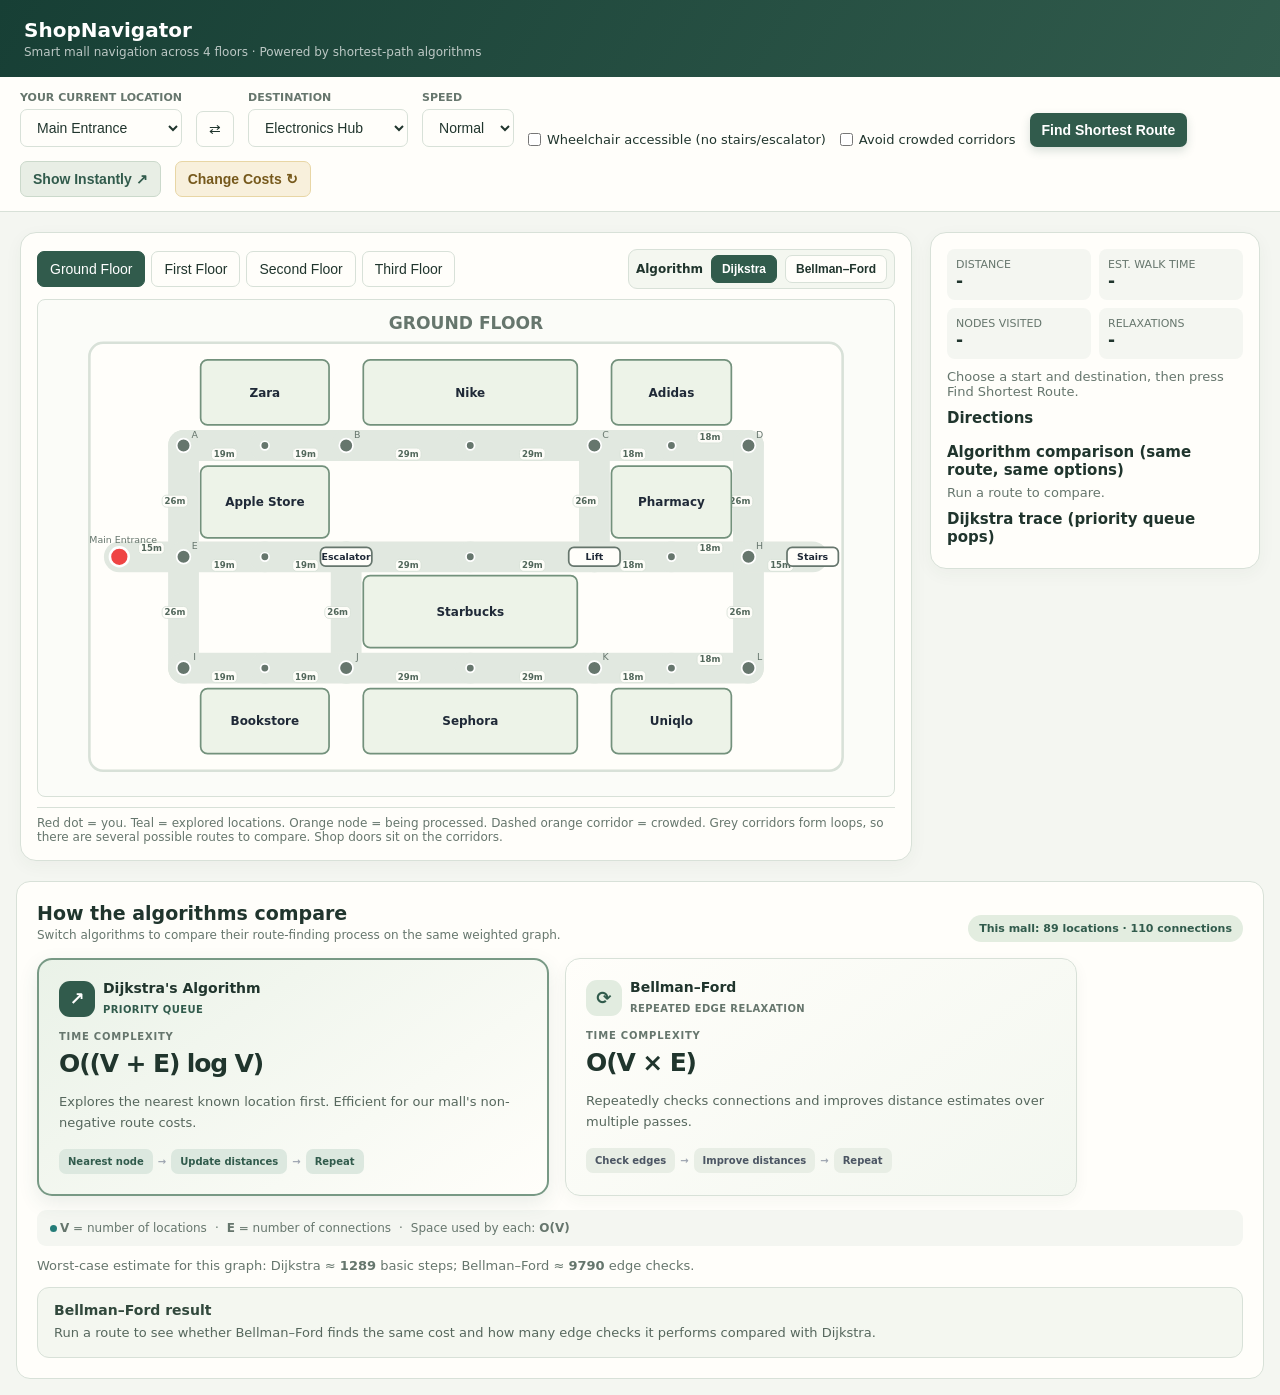
==== index.html @ 23e8a68a "Separate HTML CSS and JavaScript files" ====
<!DOCTYPE html>
<html lang="en">
<head>
<meta charset="UTF-8">
<meta name="viewport" content="width=device-width, initial-scale=1">
<title>ShopNavigator | Mall Store Finder</title>
  <link rel="stylesheet" href="style.css">
</head>
<body>
<header><h1>ShopNavigator</h1><p>Smart mall navigation across 4 floors · Powered by shortest-path algorithms</p></header>

<section class="controls">
  <div class="field"><label for="ss">Your current location</label><select id="ss"></select></div>
  <button id="swap" title="Swap">&#8644;</button>
  <div class="field"><label for="sd">Destination</label><select id="sd"></select></div>
  <div class="field"><label for="speed">Speed</label>
    <select id="speed"><option value="500">Slow</option><option value="250" selected>Normal</option><option value="90">Fast</option><option value="0">Instant</option></select></div>
  <label class="field chk"><input type="checkbox" id="acc"> Wheelchair accessible (no stairs/escalator)</label>
  <label class="field chk"><input type="checkbox" id="crowd"> Avoid crowded corridors</label>
  <button class="go" id="find">Find Shortest Route</button>
  <button id="instant" title="Calculate immediately, then animate the route">Show Instantly ↗</button>
  <button id="randomCosts" title="Generate new random weights for all connections">Change Costs ↻</button>
</section>

<main class="main">
  <div class="card">
    <div class="tabs" id="tabs"></div>
    <svg id="map" viewBox="0 0 1000 580"><g id="layer"></g><circle id="me" r="11" cx="0" cy="0"/></svg>
    <p class="note">Red dot = you. Teal = explored locations. Orange node = being processed. Dashed orange corridor = crowded. Grey corridors form loops, so there are several possible routes to compare. Shop doors sit on the corridors.</p>
  </div>

  <aside class="card">
    <div class="stat">
      <div><small>DISTANCE</small><b id="dist">-</b></div>
      <div><small>EST. WALK TIME</small><b id="time">-</b></div>
      <div><small id="nvLabel">NODES VISITED</small><b id="nv">-</b></div>
      <div><small>RELAXATIONS</small><b id="rx">-</b></div>
    </div>
    <p class="msg" id="msg">Choose a start and destination, then press Find Shortest Route.</p>
    <h2>Directions</h2><ol id="dir"></ol>
    <h2>Algorithm comparison (same route, same options)</h2><div id="cmp" class="msg">Run a route to compare.</div>
    <h2 id="traceHeading">Dijkstra trace (priority queue pops)</h2><ul id="log"></ul>
  </aside>
</main>

<section class="complexity-section">
  <div class="complexity-heading">
    <div>
      <h2>How the algorithms compare</h2>
      <p>Switch algorithms to compare their route-finding process on the same weighted graph.</p>
    </div>
    <span class="graph-pill">This mall: <span id="cv"></span> locations · <span id="ce"></span> connections</span>
  </div>

  <div class="complexity-grid two-algorithms">
    <article class="complexity-card primary" id="dijkstraCard">
      <div class="algorithm-top">
        <div class="algorithm-icon">↗</div>
        <div>
          <div class="algorithm-name">Dijkstra's Algorithm</div>
          <span class="algorithm-tag">Priority queue</span>
        </div>
      </div>
      <div class="formula-label">Time complexity</div>
      <div class="complexity-formula">O((V + E) log V)</div>
      <p>Explores the nearest known location first. Efficient for our mall's non-negative route costs.</p>
      <div class="mini-flow"><span>Nearest node</span><b>→</b><span>Update distances</span><b>→</b><span>Repeat</span></div>
    </article>

    <article class="complexity-card comparison" id="bellmanCard">
      <div class="algorithm-top">
        <div class="algorithm-icon">⟳</div>
        <div>
          <div class="algorithm-name">Bellman–Ford</div>
          <span class="algorithm-tag">Repeated edge relaxation</span>
        </div>
      </div>
      <div class="formula-label">Time complexity</div>
      <div class="complexity-formula">O(V × E)</div>
      <p>Repeatedly checks connections and improves distance estimates over multiple passes.</p>
      <div class="mini-flow"><span>Check edges</span><b>→</b><span>Improve distances</span><b>→</b><span>Repeat</span></div>
    </article>
  </div>

  <div class="complexity-legend">
    <span><span class="legend-dot"></span><b>V</b> = number of locations</span>
    <span>·</span>
    <span><b>E</b> = number of connections</span>
    <span>·</span>
    <span>Space used by each: <b>O(V)</b></span>
  </div>
  <p class="msg" style="margin:12px 0 0">Worst-case estimate for this graph: Dijkstra ≈ <b id="cd"></b> basic steps; Bellman–Ford ≈ <b id="cb"></b> edge checks.</p>
  <div class="bf-result" id="bfResult" aria-live="polite">
    <strong>Bellman–Ford result</strong>
    <p>Run a route to see whether Bellman–Ford finds the same cost and how many edge checks it performs compared with Dijkstra.</p>
  </div>
</section>

  <script src="script.js" defer></script>
</body>
</html>
---- style.css ----
:root{--bg:#f4f6f1;--card:#fffefa;--tx:#20352d;--mu:#66766d;--ln:#d8e1d8;--map:#fbfcf8;--cor:#e1e8e0;--st:#fffefa;--ac:#315b4c;--ex:#dce8df}
*{box-sizing:border-box;margin:0;padding:0}
body{font-family:system-ui,Arial,sans-serif;background:var(--bg);color:var(--tx)}
header{background:linear-gradient(120deg,#173f35,#315b4c);color:#fff;padding:18px 24px;box-shadow:0 4px 18px rgba(31,61,47,.12)}
header h1{font-size:20px}header p{font-size:12px;opacity:.7;margin-top:3px}
.controls{background:var(--card);padding:14px 20px;display:flex;gap:14px;flex-wrap:wrap;align-items:flex-end;border-bottom:1px solid var(--ln)}
.field{display:flex;flex-direction:column;gap:5px}
label{font-size:11px;font-weight:700;color:var(--mu);text-transform:uppercase}
select,button{padding:9px 12px;border-radius:7px;border:1px solid var(--ln);background:var(--card);color:var(--tx);font-size:14px}
button{cursor:pointer}
.go{background:var(--ac);color:#fff;border:0;font-weight:700;box-shadow:0 4px 10px rgba(49,91,76,.18)}
#instant{background:#e8eee5;color:#315b4c;border:1px solid #cbd9cb;font-weight:700}
#randomCosts{background:#f8f0dc;color:#76591c;border:1px solid #e8d6a5;font-weight:700}
.chk{flex-direction:row;align-items:center;gap:6px;font-size:13px;color:var(--tx);text-transform:none;font-weight:400}
.main{display:grid;grid-template-columns:minmax(0,1fr) 330px;gap:18px;padding:20px;align-items:start}
.card{background:var(--card);border-radius:16px;padding:16px;border:1px solid var(--ln);box-shadow:0 5px 18px rgba(36,62,47,.045)}
.tabs{display:flex;gap:6px;margin-bottom:10px;flex-wrap:wrap;align-items:center}
.algorithm-switch{margin-left:auto;display:flex;align-items:center;gap:8px;padding:5px 7px;border:1px solid var(--ln);border-radius:9px;background:#f4f7f0;font-size:12px;font-weight:700;white-space:nowrap}
.algorithm-switch button{padding:6px 10px;font-size:12px;font-weight:700}
.algorithm-switch button.active{background:var(--ac);color:#fff;border-color:var(--ac)}
.complexity-card.selected-algorithm{border:2px solid #23834b;box-shadow:0 0 0 2px rgba(35,131,75,.10),0 7px 20px rgba(49,91,76,.10)}
.tabs button.on{background:var(--ac);color:#fff;border-color:var(--ac)}
.bd{margin-left:6px;font-size:11px;background:var(--ex);color:#1e3a8a;border-radius:9px;padding:1px 6px;display:none}
#map{width:100%;height:auto;background:var(--map);border:1px solid var(--ln);border-radius:8px;display:block}
.wall{fill:var(--card);stroke:var(--ln);stroke-width:3}
.cor{stroke:var(--cor);stroke-width:36;stroke-linecap:round}
.edge-label-bg{fill:#fffefa;fill-opacity:.92;stroke:#d8e1d8;stroke-width:1}
.edge-label{font-size:10px;font-weight:700;text-anchor:middle;dominant-baseline:middle;fill:#52675b;pointer-events:none}
.edge-label.penalty{fill:#986c22}
.edge-label-bg.penalty{fill:#fbf0d4;stroke:#e5c982}
.cw{stroke:#f59e0b;stroke-width:4;stroke-dasharray:4 5}
.store{fill:#edf3e8;stroke:#73917c;stroke-width:2}
.store.s{stroke:#c66a5b;stroke-width:4}.store.d{stroke:#247c78;stroke-width:4;fill:#dcefe8}
.sl{font-size:14px;font-weight:700;text-anchor:middle;fill:#1f2937;pointer-events:none}
.nl{font-size:11px;fill:var(--mu);text-anchor:middle}
.nd{fill:var(--mu);stroke:#fff;stroke-width:2}.nd.ex{fill:#247c78}.nd.cu{fill:#d9a441;stroke:#6b5428}
.cn{fill:var(--st);stroke:var(--mu);stroke-width:2}.cn.ex{fill:var(--ex);stroke:#247c78}.cn.cu{fill:#f3e5bc;stroke:#d9a441}
.ct{font-size:11px;font-weight:700;text-anchor:middle;fill:#1f2937;pointer-events:none}
.route{stroke:#247c78;stroke-width:7;stroke-linecap:round;stroke-dasharray:12 8;animation:d .8s linear infinite}
@keyframes d{to{stroke-dashoffset:-20}}
.badge{font-size:12px;font-weight:700;fill:#c2410c;text-anchor:middle}
.ft{font-size:20px;font-weight:700;fill:var(--mu);text-anchor:middle}
#me{fill:#ef4444;stroke:#fff;stroke-width:3;transition:transform .45s ease}
.stat{display:grid;grid-template-columns:1fr 1fr;gap:8px;margin-bottom:10px}
.stat div{background:var(--bg);border-radius:8px;padding:9px}
.stat small{display:block;font-size:11px;color:var(--mu)}.stat b{font-size:17px}
h2{font-size:15px;margin:10px 0 6px}
#dir{font-size:13px;line-height:1.55;padding-left:18px;max-height:170px;overflow:auto}
#log{font-family:monospace;font-size:12px;list-style:none;max-height:170px;overflow:auto}
table{width:100%;border-collapse:collapse;font-size:12px;margin:4px 0}
td,th{border:1px solid var(--ln);padding:4px;text-align:left;vertical-align:top}
.msg{font-size:13px;color:var(--mu);margin-bottom:8px}
.note{font-size:12px;color:var(--mu);margin-top:10px;border-top:1px solid var(--ln);padding-top:8px}

/* Visual algorithm complexity section */
.complexity-section{margin:0 16px 16px;padding:20px;background:var(--card);border:1px solid var(--ln);border-radius:14px}
.complexity-heading{display:flex;justify-content:space-between;align-items:flex-end;gap:12px;flex-wrap:wrap;margin-bottom:16px}
.complexity-heading h2{font-size:19px;margin:0 0 4px}
.complexity-heading p{font-size:12px;color:var(--mu)}
.graph-pill{font-size:11px;font-weight:700;color:#315b4c;background:#e3ede0;border-radius:999px;padding:7px 11px;white-space:nowrap}
.complexity-grid{display:grid;grid-template-columns:repeat(2,minmax(0,1fr));gap:16px;max-width:1040px}
.complexity-card{position:relative;min-width:0;padding:20px;border:1px solid var(--ln);border-radius:15px;background:linear-gradient(145deg,#fffefa,#f3f7f0);overflow:hidden;box-shadow:0 5px 16px rgba(36,62,47,.045)}
.complexity-card.primary{border:2px solid #789985;background:linear-gradient(145deg,#eaf2e8,#fffefa);box-shadow:0 7px 20px rgba(49,91,76,.10)}
.algorithm-top{display:flex;align-items:center;gap:8px;margin-bottom:14px}
.algorithm-icon{width:36px;height:36px;display:grid;place-items:center;border-radius:11px;background:#e2ece0;color:#315b4c;font-size:18px;font-weight:800;flex-shrink:0}
.primary .algorithm-icon{background:#315b4c;color:white}
.algorithm-name{font-size:14px;font-weight:800;line-height:1.25}
.algorithm-tag{display:inline-block;margin-top:4px;font-size:10px;letter-spacing:.04em;text-transform:uppercase;color:var(--mu);font-weight:700}
.primary .algorithm-tag{color:#315b4c}
.complexity-formula{font-size:clamp(18px,2vw,25px);font-weight:850;letter-spacing:-.045em;color:#20352d;white-space:nowrap;margin:7px 0 13px}
.formula-label{font-size:10px;color:var(--mu);text-transform:uppercase;letter-spacing:.08em;font-weight:800}
.complexity-card p{font-size:13px;line-height:1.65;color:#56675d;min-height:42px}
.mini-flow{display:flex;align-items:center;gap:5px;margin-top:15px;font-size:10px;font-weight:700;color:#4b5563}
.mini-flow span{padding:7px 9px;background:#e8eee5;border-radius:7px}
.mini-flow b{color:#9ca3af}
.primary .mini-flow span{background:#dce8df;color:#315b4c}
.complexity-legend{display:flex;align-items:center;gap:8px;flex-wrap:wrap;margin-top:14px;padding:11px 13px;border-radius:9px;background:var(--bg);font-size:12px;color:var(--mu)}
.legend-dot{width:7px;height:7px;background:#247c78;border-radius:50%;display:inline-block;margin-right:3px}
@media(max-width:900px){.main{grid-template-columns:1fr}.complexity-grid{grid-template-columns:1fr;max-width:none}.complexity-section{margin:0 12px 16px;padding:16px}}
@media(min-width:901px) and (max-width:1150px){.complexity-grid{grid-template-columns:repeat(2,minmax(0,1fr))}}
@media(max-width:520px){.controls{padding:12px}.main{padding:12px}.mini-flow{flex-wrap:wrap}.complexity-formula{white-space:normal}.complexity-heading h2{font-size:18px}}
.bf-result{margin-top:14px;padding:14px 16px;border:1px solid #d8e1d8;border-radius:12px;background:#f4f7f0;color:#31483c}.bf-result strong{display:block;font-size:14px;margin-bottom:5px}.bf-result p{margin:0;font-size:13px;line-height:1.55;color:#56675d}.bf-result .bf-status{font-weight:700;color:#315b4c}
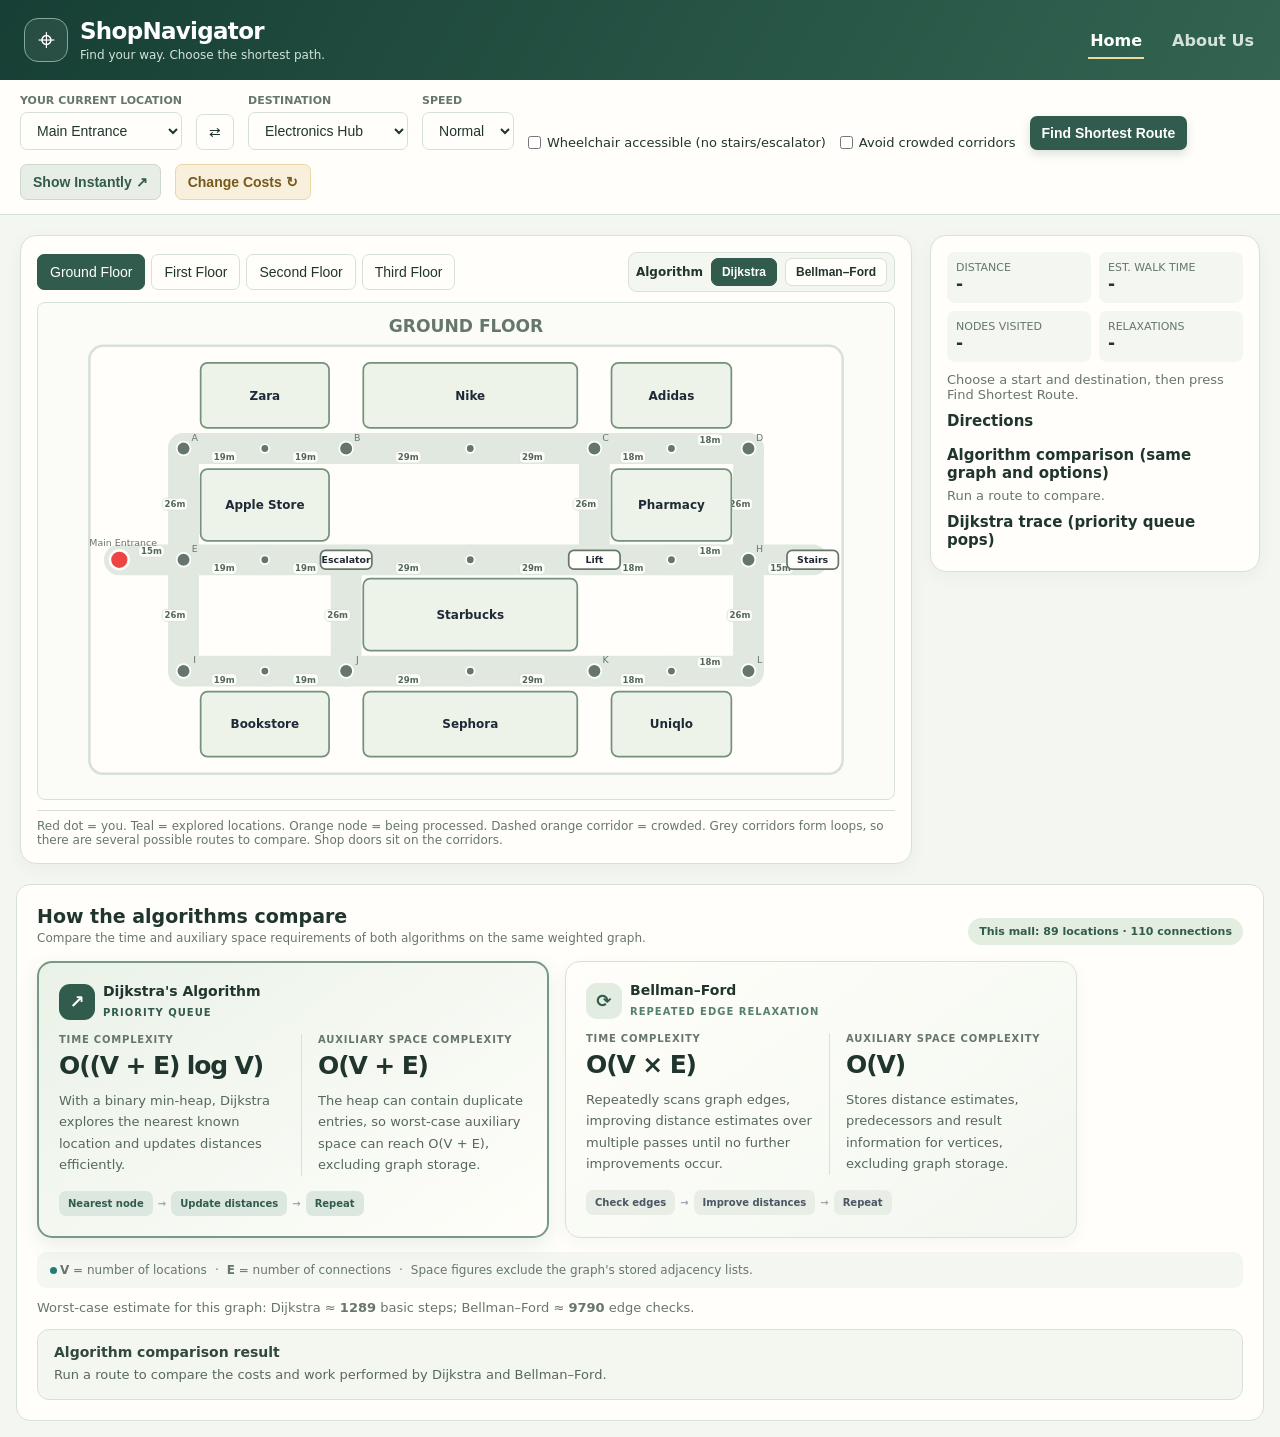
==== commit 5badacb2: "Enhance UI with About Us page and fix map marker" ====
--- a/index.html
+++ b/index.html
@@ -1,101 +1,395 @@
 <!DOCTYPE html>
 <html lang="en">
 <head>
-<meta charset="UTF-8">
-<meta name="viewport" content="width=device-width, initial-scale=1">
-<title>ShopNavigator | Mall Store Finder</title>
+  <meta charset="UTF-8">
+  <meta name="viewport" content="width=device-width, initial-scale=1">
+  <title>ShopNavigator | Mall Store Finder</title>
   <link rel="stylesheet" href="style.css">
 </head>
 <body>
-<header><h1>ShopNavigator</h1><p>Smart mall navigation across 4 floors · Powered by shortest-path algorithms</p></header>
-
-<section class="controls">
-  <div class="field"><label for="ss">Your current location</label><select id="ss"></select></div>
-  <button id="swap" title="Swap">&#8644;</button>
-  <div class="field"><label for="sd">Destination</label><select id="sd"></select></div>
-  <div class="field"><label for="speed">Speed</label>
-    <select id="speed"><option value="500">Slow</option><option value="250" selected>Normal</option><option value="90">Fast</option><option value="0">Instant</option></select></div>
-  <label class="field chk"><input type="checkbox" id="acc"> Wheelchair accessible (no stairs/escalator)</label>
-  <label class="field chk"><input type="checkbox" id="crowd"> Avoid crowded corridors</label>
-  <button class="go" id="find">Find Shortest Route</button>
-  <button id="instant" title="Calculate immediately, then animate the route">Show Instantly ↗</button>
-  <button id="randomCosts" title="Generate new random weights for all connections">Change Costs ↻</button>
-</section>
-
-<main class="main">
-  <div class="card">
-    <div class="tabs" id="tabs"></div>
-    <svg id="map" viewBox="0 0 1000 580"><g id="layer"></g><circle id="me" r="11" cx="0" cy="0"/></svg>
-    <p class="note">Red dot = you. Teal = explored locations. Orange node = being processed. Dashed orange corridor = crowded. Grey corridors form loops, so there are several possible routes to compare. Shop doors sit on the corridors.</p>
+
+<header class="site-header">
+  <a href="#" class="brand" id="brandHome">
+    <span class="brand-icon">⌖</span>
+    <span>
+      <strong>ShopNavigator</strong>
+      <small>Find your way. Choose the shortest path.</small>
+    </span>
+  </a>
+
+  <nav class="site-nav" aria-label="Main navigation">
+    <button class="nav-link active" id="homeTab" type="button" aria-current="page">Home</button>
+    <button class="nav-link" id="aboutTab" type="button">About Us</button>
+  </nav>
+</header>
+
+<div id="homePage">
+
+  <section class="controls">
+    <div class="field">
+      <label for="ss">Your current location</label>
+      <select id="ss"></select>
+    </div>
+
+    <button id="swap" title="Swap starting point and destination">&#8644;</button>
+
+    <div class="field">
+      <label for="sd">Destination</label>
+      <select id="sd"></select>
+    </div>
+
+    <div class="field">
+      <label for="speed">Speed</label>
+      <select id="speed">
+        <option value="500">Slow</option>
+        <option value="250" selected>Normal</option>
+        <option value="90">Fast</option>
+        <option value="0">Instant</option>
+      </select>
+    </div>
+
+    <label class="field chk">
+      <input type="checkbox" id="acc">
+      Wheelchair accessible (no stairs/escalator)
+    </label>
+
+    <label class="field chk">
+      <input type="checkbox" id="crowd">
+      Avoid crowded corridors
+    </label>
+
+    <button class="go" id="find">Find Shortest Route</button>
+    <button id="instant" title="Calculate immediately, then animate the route">Show Instantly ↗</button>
+    <button id="randomCosts" title="Generate new random weights for all connections">Change Costs ↻</button>
+  </section>
+
+  <main class="main">
+    <div class="card">
+      <div class="tabs" id="tabs"></div>
+
+      <svg id="map" viewBox="0 0 1000 580">
+        <g id="layer"></g>
+        <circle id="me" r="11" cx="0" cy="0"/>
+      </svg>
+
+      <p class="note">
+        Red dot = you. Teal = explored locations. Orange node = being processed.
+        Dashed orange corridor = crowded. Grey corridors form loops, so there
+        are several possible routes to compare. Shop doors sit on the corridors.
+      </p>
+    </div>
+
+    <aside class="card">
+      <div class="stat">
+        <div><small>DISTANCE</small><b id="dist">-</b></div>
+        <div><small>EST. WALK TIME</small><b id="time">-</b></div>
+        <div><small id="nvLabel">NODES VISITED</small><b id="nv">-</b></div>
+        <div><small>RELAXATIONS</small><b id="rx">-</b></div>
+      </div>
+
+      <p class="msg" id="msg">Choose a start and destination, then press Find Shortest Route.</p>
+
+      <h2>Directions</h2>
+      <ol id="dir"></ol>
+
+      <h2>Algorithm comparison (same graph and options)</h2>
+      <div id="cmp" class="msg">Run a route to compare.</div>
+
+      <h2 id="traceHeading">Dijkstra trace (priority queue pops)</h2>
+      <ul id="log"></ul>
+    </aside>
+  </main>
+
+  <section class="complexity-section">
+    <div class="complexity-heading">
+      <div>
+        <h2>How the algorithms compare</h2>
+        <p>Compare the time and auxiliary space requirements of both algorithms on the same weighted graph.</p>
+      </div>
+
+      <span class="graph-pill">
+        This mall: <span id="cv"></span> locations ·
+        <span id="ce"></span> connections
+      </span>
+    </div>
+
+    <div class="complexity-grid two-algorithms">
+
+      <article class="complexity-card primary" id="dijkstraCard">
+        <div class="algorithm-top">
+          <div class="algorithm-icon">↗</div>
+          <div>
+            <div class="algorithm-name">Dijkstra's Algorithm</div>
+            <span class="algorithm-tag">Priority queue</span>
+          </div>
+        </div>
+
+        <div class="complexity-metrics">
+          <div class="complexity-metric">
+            <div class="formula-label">Time complexity</div>
+            <div class="complexity-formula">O((V + E) log V)</div>
+            <p>With a binary min-heap, Dijkstra explores the nearest known location and updates distances efficiently.</p>
+          </div>
+
+          <div class="complexity-metric">
+            <div class="formula-label">Auxiliary space complexity</div>
+            <div class="complexity-formula">O(V + E)</div>
+            <p>The heap can contain duplicate entries, so worst-case auxiliary space can reach O(V + E), excluding graph storage.</p>
+          </div>
+        </div>
+
+        <div class="mini-flow">
+          <span>Nearest node</span><b>→</b>
+          <span>Update distances</span><b>→</b>
+          <span>Repeat</span>
+        </div>
+      </article>
+
+      <article class="complexity-card comparison" id="bellmanCard">
+        <div class="algorithm-top">
+          <div class="algorithm-icon">⟳</div>
+          <div>
+            <div class="algorithm-name">Bellman–Ford</div>
+            <span class="algorithm-tag">Repeated edge relaxation</span>
+          </div>
+        </div>
+
+        <div class="complexity-metrics">
+          <div class="complexity-metric">
+            <div class="formula-label">Time complexity</div>
+            <div class="complexity-formula">O(V × E)</div>
+            <p>Repeatedly scans graph edges, improving distance estimates over multiple passes until no further improvements occur.</p>
+          </div>
+
+          <div class="complexity-metric">
+            <div class="formula-label">Auxiliary space complexity</div>
+            <div class="complexity-formula">O(V)</div>
+            <p>Stores distance estimates, predecessors and result information for vertices, excluding graph storage.</p>
+          </div>
+        </div>
+
+        <div class="mini-flow">
+          <span>Check edges</span><b>→</b>
+          <span>Improve distances</span><b>→</b>
+          <span>Repeat</span>
+        </div>
+      </article>
+
+    </div>
+
+    <div class="complexity-legend">
+      <span><span class="legend-dot"></span><b>V</b> = number of locations</span>
+      <span>·</span>
+      <span><b>E</b> = number of connections</span>
+      <span>·</span>
+      <span>Space figures exclude the graph's stored adjacency lists.</span>
+    </div>
+
+    <p class="msg" style="margin:12px 0 0">
+      Worst-case estimate for this graph:
+      Dijkstra ≈ <b id="cd"></b> basic steps;
+      Bellman–Ford ≈ <b id="cb"></b> edge checks.
+    </p>
+
+    <div class="bf-result" id="bfResult" aria-live="polite">
+      <strong>Algorithm comparison result</strong>
+      <p>Run a route to compare the costs and work performed by Dijkstra and Bellman–Ford.</p>
+    </div>
+  </section>
+
+</div>
+
+<section id="aboutPage" class="about-page" hidden>
+  <div class="about-hero">
+    <span class="eyebrow">OUR DAA PROJECT</span>
+    <h1>Finding the smarter way around.</h1>
+    <p>
+      ShopNavigator is an interactive, multi-floor mall navigation simulation
+      that demonstrates how graph algorithms find shortest paths between locations.
+    </p>
+
+    <div class="about-actions">
+      <a href="https://github.com/NidaKamil14/ShopNavigator"
+         target="_blank" rel="noopener noreferrer"
+         class="about-button primary-button">View project on GitHub ↗</a>
+
+      <button type="button" class="about-button secondary-button" id="backHome">
+        Explore the simulation
+      </button>
+    </div>
   </div>
 
-  <aside class="card">
-    <div class="stat">
-      <div><small>DISTANCE</small><b id="dist">-</b></div>
-      <div><small>EST. WALK TIME</small><b id="time">-</b></div>
-      <div><small id="nvLabel">NODES VISITED</small><b id="nv">-</b></div>
-      <div><small>RELAXATIONS</small><b id="rx">-</b></div>
-    </div>
-    <p class="msg" id="msg">Choose a start and destination, then press Find Shortest Route.</p>
-    <h2>Directions</h2><ol id="dir"></ol>
-    <h2>Algorithm comparison (same route, same options)</h2><div id="cmp" class="msg">Run a route to compare.</div>
-    <h2 id="traceHeading">Dijkstra trace (priority queue pops)</h2><ul id="log"></ul>
-  </aside>
-</main>
-
-<section class="complexity-section">
-  <div class="complexity-heading">
-    <div>
-      <h2>How the algorithms compare</h2>
-      <p>Switch algorithms to compare their route-finding process on the same weighted graph.</p>
-    </div>
-    <span class="graph-pill">This mall: <span id="cv"></span> locations · <span id="ce"></span> connections</span>
-  </div>
-
-  <div class="complexity-grid two-algorithms">
-    <article class="complexity-card primary" id="dijkstraCard">
-      <div class="algorithm-top">
-        <div class="algorithm-icon">↗</div>
-        <div>
-          <div class="algorithm-name">Dijkstra's Algorithm</div>
-          <span class="algorithm-tag">Priority queue</span>
-        </div>
-      </div>
-      <div class="formula-label">Time complexity</div>
-      <div class="complexity-formula">O((V + E) log V)</div>
-      <p>Explores the nearest known location first. Efficient for our mall's non-negative route costs.</p>
-      <div class="mini-flow"><span>Nearest node</span><b>→</b><span>Update distances</span><b>→</b><span>Repeat</span></div>
-    </article>
-
-    <article class="complexity-card comparison" id="bellmanCard">
-      <div class="algorithm-top">
-        <div class="algorithm-icon">⟳</div>
-        <div>
-          <div class="algorithm-name">Bellman–Ford</div>
-          <span class="algorithm-tag">Repeated edge relaxation</span>
-        </div>
-      </div>
-      <div class="formula-label">Time complexity</div>
-      <div class="complexity-formula">O(V × E)</div>
-      <p>Repeatedly checks connections and improves distance estimates over multiple passes.</p>
-      <div class="mini-flow"><span>Check edges</span><b>→</b><span>Improve distances</span><b>→</b><span>Repeat</span></div>
-    </article>
-  </div>
-
-  <div class="complexity-legend">
-    <span><span class="legend-dot"></span><b>V</b> = number of locations</span>
-    <span>·</span>
-    <span><b>E</b> = number of connections</span>
-    <span>·</span>
-    <span>Space used by each: <b>O(V)</b></span>
-  </div>
-  <p class="msg" style="margin:12px 0 0">Worst-case estimate for this graph: Dijkstra ≈ <b id="cd"></b> basic steps; Bellman–Ford ≈ <b id="cb"></b> edge checks.</p>
-  <div class="bf-result" id="bfResult" aria-live="polite">
-    <strong>Bellman–Ford result</strong>
-    <p>Run a route to see whether Bellman–Ford finds the same cost and how many edge checks it performs compared with Dijkstra.</p>
+  <div class="about-content">
+
+    <section class="about-block">
+      <span class="eyebrow">01 — THE IDEA</span>
+      <h2>Navigation meets algorithms.</h2>
+      <p>
+        ShopNavigator models a multi-floor mall as a weighted graph.
+        Stores, entrances and junctions represent vertices, while corridors
+        and floor connections represent weighted edges. Users can select a
+        starting point and destination and observe how shortest-path
+        algorithms explore the graph.
+      </p>
+
+      <div class="feature-grid">
+        <article class="feature-card">
+          <span>⌖</span>
+          <h3>Four floors</h3>
+          <p>Explore stores and connecting corridors throughout the mall.</p>
+        </article>
+
+        <article class="feature-card">
+          <span>↗</span>
+          <h3>Route visualization</h3>
+          <p>Watch locations being explored and see the resulting route.</p>
+        </article>
+
+        <article class="feature-card">
+          <span>⇄</span>
+          <h3>Weighted graph</h3>
+          <p>Compare routes using corridor costs and floor connections.</p>
+        </article>
+      </div>
+    </section>
+
+    <section class="about-block">
+      <span class="eyebrow">02 — THE ALGORITHMS</span>
+      <h2>Two approaches. One destination.</h2>
+
+      <div class="algorithm-about-grid">
+        <article class="algorithm-about-card">
+          <span class="algorithm-tag">GREEDY APPROACH</span>
+          <h3>Dijkstra's Algorithm</h3>
+          <p>
+            Uses a min-heap priority queue to process the unvisited location
+            with the smallest known distance. It is suitable for graphs
+            with non-negative edge weights.
+          </p>
+          <div class="about-complexity">
+            <div>
+              <small>Time complexity</small>
+              <strong>O((V + E) log V)</strong>
+            </div>
+            <div>
+              <small>Auxiliary space in this implementation</small>
+              <strong>O(V + E)</strong>
+            </div>
+          </div>
+        </article>
+
+        <article class="algorithm-about-card">
+          <span class="algorithm-tag">EDGE RELAXATION</span>
+          <h3>Bellman–Ford</h3>
+          <p>
+            Repeatedly scans graph edges and updates distance estimates
+            over successive passes. It can handle negative edge weights
+            when no reachable negative-weight cycle invalidates the result.
+          </p>
+          <div class="about-complexity">
+            <div>
+              <small>Time complexity</small>
+              <strong>O(V × E)</strong>
+            </div>
+            <div>
+              <small>Auxiliary space</small>
+              <strong>O(V)</strong>
+            </div>
+          </div>
+        </article>
+      </div>
+
+      <div class="difference-note">
+        <h3>How do they differ in ShopNavigator?</h3>
+        <p>
+          Dijkstra processes locations according to their smallest tentative
+          distance, while Bellman–Ford repeatedly scans edges in iteration order.
+          When equal-cost alternatives exist, their tie-breaking and processing
+          order can result in different selected routes with the same minimum
+          cost. Different routes are not guaranteed for every selection.
+        </p>
+        <p>
+          This simulation uses non-negative corridor costs and optional
+          accessibility and crowd penalties to explore route selection.
+        </p>
+      </div>
+    </section>
+
+    <section class="about-block">
+      <span class="eyebrow">03 — THE PEOPLE</span>
+      <h2>Meet the team.</h2>
+      <p>
+        Built as a Design and Analysis of Algorithms project, ShopNavigator
+        brings graph theory and interactive visualization together.
+      </p>
+
+      <div class="team-grid">
+        <article class="team-card">
+          <span class="team-number">01</span>
+          <h3>Nida Rashid Kamil</h3>
+          <p>124B1F098</p>
+        </article>
+
+        <article class="team-card">
+          <span class="team-number">02</span>
+          <h3>Sharvari Amol Bangar</h3>
+          <p>124B1F100</p>
+        </article>
+
+        <article class="team-card">
+          <span class="team-number">03</span>
+          <h3>Arya Tukaram Navrang</h3>
+          <p>124B1F096</p>
+        </article>
+
+        <article class="team-card">
+          <span class="team-number">04</span>
+          <h3>Sanika Pradip Daundkar</h3>
+          <p>124B1F104</p>
+        </article>
+      </div>
+
+      <p class="team-note">Built with teamwork, curiosity, and a shared passion for problem-solving.</p>
+    </section>
+
+    <footer class="site-footer">
+      <a href="https://github.com/NidaKamil14/ShopNavigator"
+         target="_blank" rel="noopener noreferrer">ShopNavigator on GitHub ↗</a>
+      <p>A Design and Analysis of Algorithms project simulation</p>
+      <p>Created with curiosity, graph theory and code.</p>
+    </footer>
+
   </div>
 </section>
 
-  <script src="script.js" defer></script>
+<script src="script.js" defer></script>
+
+<script>
+  function showPage(page) {
+    const isHome = page === "home";
+
+    document.getElementById("homePage").hidden = !isHome;
+    document.getElementById("aboutPage").hidden = isHome;
+
+    document.getElementById("homeTab").classList.toggle("active", isHome);
+    document.getElementById("aboutTab").classList.toggle("active", !isHome);
+
+    document.getElementById("homeTab").setAttribute("aria-current", isHome ? "page" : "false");
+    document.getElementById("aboutTab").setAttribute("aria-current", !isHome ? "page" : "false");
+
+    window.scrollTo({ top: 0, behavior: "smooth" });
+  }
+
+  document.getElementById("homeTab").addEventListener("click", () => showPage("home"));
+  document.getElementById("aboutTab").addEventListener("click", () => showPage("about"));
+
+  document.getElementById("brandHome").addEventListener("click", event => {
+    event.preventDefault();
+    showPage("home");
+  });
+
+  document.getElementById("backHome").addEventListener("click", () => showPage("home"));
+</script>
+
 </body>
-</html>
+</html>
--- a/style.css
+++ b/style.css
@@ -80,3 +80,427 @@
 @media(min-width:901px) and (max-width:1150px){.complexity-grid{grid-template-columns:repeat(2,minmax(0,1fr))}}
 @media(max-width:520px){.controls{padding:12px}.main{padding:12px}.mini-flow{flex-wrap:wrap}.complexity-formula{white-space:normal}.complexity-heading h2{font-size:18px}}
 .bf-result{margin-top:14px;padding:14px 16px;border:1px solid #d8e1d8;border-radius:12px;background:#f4f7f0;color:#31483c}.bf-result strong{display:block;font-size:14px;margin-bottom:5px}.bf-result p{margin:0;font-size:13px;line-height:1.55;color:#56675d}.bf-result .bf-status{font-weight:700;color:#315b4c}
+
+.complexity-card .complexity-formula {
+  white-space: normal;
+  overflow-wrap: anywhere;
+  margin: 6px 0 12px;
+}
+
+.complexity-card .formula-label:not(:first-child) {
+  margin-top: 14px;
+  display: block;
+}
+
+.complexity-card p {
+  min-height: 0;
+}
+
+.complexity-metrics {
+  display: grid;
+  grid-template-columns: 1fr;
+  gap: 12px;
+}
+
+.complexity-metric + .complexity-metric {
+  border-top: 1px solid var(--ln);
+  padding-top: 12px;
+}
+
+.complexity-metric .complexity-formula {
+  white-space: normal;
+  overflow-wrap: anywhere;
+  margin: 6px 0 10px;
+}
+
+.complexity-metric p {
+  min-height: 0;
+}
+
+@media (min-width: 600px) {
+  .complexity-metrics {
+    grid-template-columns: repeat(2, minmax(0, 1fr));
+    gap: 16px;
+  }
+
+  .complexity-metric + .complexity-metric {
+    border-top: none;
+    border-left: 1px solid var(--ln);
+    padding-top: 0;
+    padding-left: 16px;
+  }
+}
+
+/* ---------- HEADER AND NAVIGATION ---------- */
+
+.site-header {
+  display: flex;
+  align-items: center;
+  justify-content: space-between;
+  gap: 24px;
+  padding: 18px 24px;
+  background: linear-gradient(120deg, #173f35, #326451);
+  color: #fff;
+}
+
+.brand {
+  display: flex;
+  align-items: center;
+  gap: 12px;
+  color: inherit;
+  text-decoration: none;
+}
+
+.brand-icon {
+  display: grid;
+  place-items: center;
+  width: 44px;
+  height: 44px;
+  border: 1px solid #83aa96;
+  border-radius: 14px;
+  background: #ffffff12;
+  font-size: 30px;
+}
+
+.brand strong,
+.brand small {
+  display: block;
+}
+
+.brand strong {
+  font-size: 23px;
+  letter-spacing: -0.7px;
+}
+
+.brand small {
+  margin-top: 4px;
+  color: #d3e3d9;
+  font-size: 12px;
+}
+
+.site-nav {
+  display: flex;
+  align-items: center;
+  gap: 26px;
+}
+
+.nav-link {
+  position: relative;
+  padding: 12px 2px;
+  border: 0;
+  background: transparent;
+  color: #d4e2d9;
+  font: inherit;
+  font-weight: 600;
+  cursor: pointer;
+}
+
+.nav-link::after {
+  position: absolute;
+  right: 0;
+  bottom: 3px;
+  left: 0;
+  height: 2px;
+  background: #f0d6a0;
+  content: "";
+  transform: scaleX(0);
+  transform-origin: left;
+  transition: transform 220ms ease;
+}
+
+.nav-link.active {
+  color: #fff;
+}
+
+.nav-link.active::after {
+  transform: scaleX(1);
+}
+
+.nav-link:focus-visible,
+.about-button:focus-visible {
+  outline: 2px solid #e5c98d;
+  outline-offset: 4px;
+}
+
+/* ---------- ABOUT PAGE ---------- */
+
+.about-page {
+  min-height: 70vh;
+  background: #f5f6f0;
+  color: #243b32;
+}
+
+.about-hero {
+  padding: 64px 7%;
+  background: linear-gradient(125deg, #214c40, #376a54);
+  color: #fff;
+}
+
+.eyebrow {
+  color: #668674;
+  font-size: 11px;
+  font-weight: 800;
+  letter-spacing: 1.6px;
+}
+
+.about-hero .eyebrow {
+  color: #e6d1a3;
+}
+
+.about-hero h1 {
+  max-width: 720px;
+  margin: 14px 0;
+  font-family: Georgia, serif;
+  font-size: clamp(34px, 5vw, 58px);
+  font-weight: 500;
+  letter-spacing: -1.5px;
+  line-height: 1.12;
+}
+
+.about-hero > p {
+  max-width: 660px;
+  color: #dce9df;
+  font-size: 16px;
+  line-height: 1.8;
+}
+
+.about-actions {
+  display: flex;
+  flex-wrap: wrap;
+  gap: 12px;
+  margin-top: 28px;
+}
+
+.about-button {
+  display: inline-flex;
+  align-items: center;
+  justify-content: center;
+  min-height: 44px;
+  padding: 12px 18px;
+  border: 1px solid transparent;
+  border-radius: 9px;
+  font: inherit;
+  font-size: 13px;
+  font-weight: 700;
+  text-decoration: none;
+  cursor: pointer;
+  transition: transform 180ms ease, background 180ms ease;
+}
+
+.about-button:hover {
+  transform: translateY(-2px);
+}
+
+.primary-button {
+  background: #f0d6a0;
+  color: #244536;
+}
+
+.secondary-button {
+  border-color: #82a797;
+  background: #ffffff10;
+  color: #fff;
+}
+
+.about-content {
+  max-width: 1200px;
+  margin: auto;
+  padding: 16px 28px 0;
+}
+
+.about-block {
+  padding: 46px 0;
+  border-bottom: 1px solid #dce4da;
+}
+
+.about-block h2 {
+  margin: 10px 0;
+  font-family: Georgia, serif;
+  font-size: clamp(26px, 3vw, 36px);
+  font-weight: 500;
+  letter-spacing: -0.6px;
+}
+
+.about-block > p {
+  max-width: 780px;
+  color: #65766c;
+  line-height: 1.8;
+}
+
+.feature-grid,
+.algorithm-about-grid,
+.team-grid {
+  display: grid;
+  grid-template-columns: repeat(3, minmax(0, 1fr));
+  gap: 16px;
+  margin-top: 26px;
+}
+
+.feature-card,
+.algorithm-about-card,
+.team-card {
+  min-width: 0;
+  padding: 22px;
+  border: 1px solid #dce5da;
+  border-radius: 14px;
+  background: #fffefa;
+}
+
+.feature-card > span {
+  color: #38735d;
+  font-size: 25px;
+}
+
+.feature-card h3,
+.algorithm-about-card h3,
+.team-card h3 {
+  margin: 12px 0 8px;
+}
+
+.feature-card p,
+.algorithm-about-card p,
+.team-card p {
+  color: #68786e;
+  font-size: 13px;
+  line-height: 1.8;
+}
+
+.algorithm-about-grid {
+  grid-template-columns: repeat(2, minmax(0, 1fr));
+}
+
+.algorithm-tag {
+  color: #56806a;
+  font-size: 10px;
+  font-weight: 800;
+  letter-spacing: 1px;
+  text-transform: uppercase;
+}
+
+.about-complexity {
+  display: grid;
+  gap: 14px;
+  margin-top: 20px;
+  padding-top: 16px;
+  border-top: 1px solid #e2e7df;
+}
+
+.about-complexity small,
+.about-complexity strong {
+  display: block;
+}
+
+.about-complexity small {
+  margin-bottom: 6px;
+  color: #718075;
+  font-size: 11px;
+}
+
+.about-complexity strong {
+  overflow-wrap: anywhere;
+  font-size: 15px;
+}
+
+.difference-note {
+  margin-top: 20px;
+  padding: 24px;
+  border-left: 3px solid #44745c;
+  border-radius: 0 12px 12px 0;
+  background: #eaf0e6;
+}
+
+.difference-note h3 {
+  margin-top: 0;
+}
+
+.difference-note p {
+  color: #52695b;
+  font-size: 14px;
+  line-height: 1.9;
+}
+
+.team-grid {
+  grid-template-columns: repeat(4, minmax(0, 1fr));
+}
+
+.team-number {
+  color: #779681;
+  font-size: 12px;
+  font-weight: 800;
+}
+
+.team-card h3 {
+  overflow-wrap: anywhere;
+  font-size: 16px;
+}
+
+.team-note {
+  font-size: 12px;
+}
+
+.site-footer {
+  padding: 30px 0 36px;
+  text-align: center;
+}
+
+.site-footer a {
+  color: #32654e;
+  font-size: 14px;
+  font-weight: 700;
+}
+
+.site-footer p {
+  color: #748176;
+  font-size: 12px;
+}
+
+/* ---------- RESPONSIVE LAYOUT ---------- */
+
+[hidden] {
+  display: none !important;
+}
+
+@media (max-width: 760px) {
+  .site-header {
+    align-items: flex-start;
+    flex-direction: column;
+    gap: 12px;
+    padding: 16px;
+  }
+
+  .site-nav {
+    gap: 24px;
+  }
+
+  .about-hero {
+    padding: 42px 22px;
+  }
+
+  .about-content {
+    padding-right: 18px;
+    padding-left: 18px;
+  }
+
+  .feature-grid,
+  .team-grid {
+    grid-template-columns: repeat(2, minmax(0, 1fr));
+  }
+
+  .algorithm-about-grid {
+    grid-template-columns: 1fr;
+  }
+}
+
+@media (max-width: 420px) {
+  .feature-grid,
+  .team-grid {
+    grid-template-columns: 1fr;
+  }
+}
+
+@media (prefers-reduced-motion: reduce) {
+  .nav-link::after,
+  .about-button {
+    transition: none;
+  }
+}
